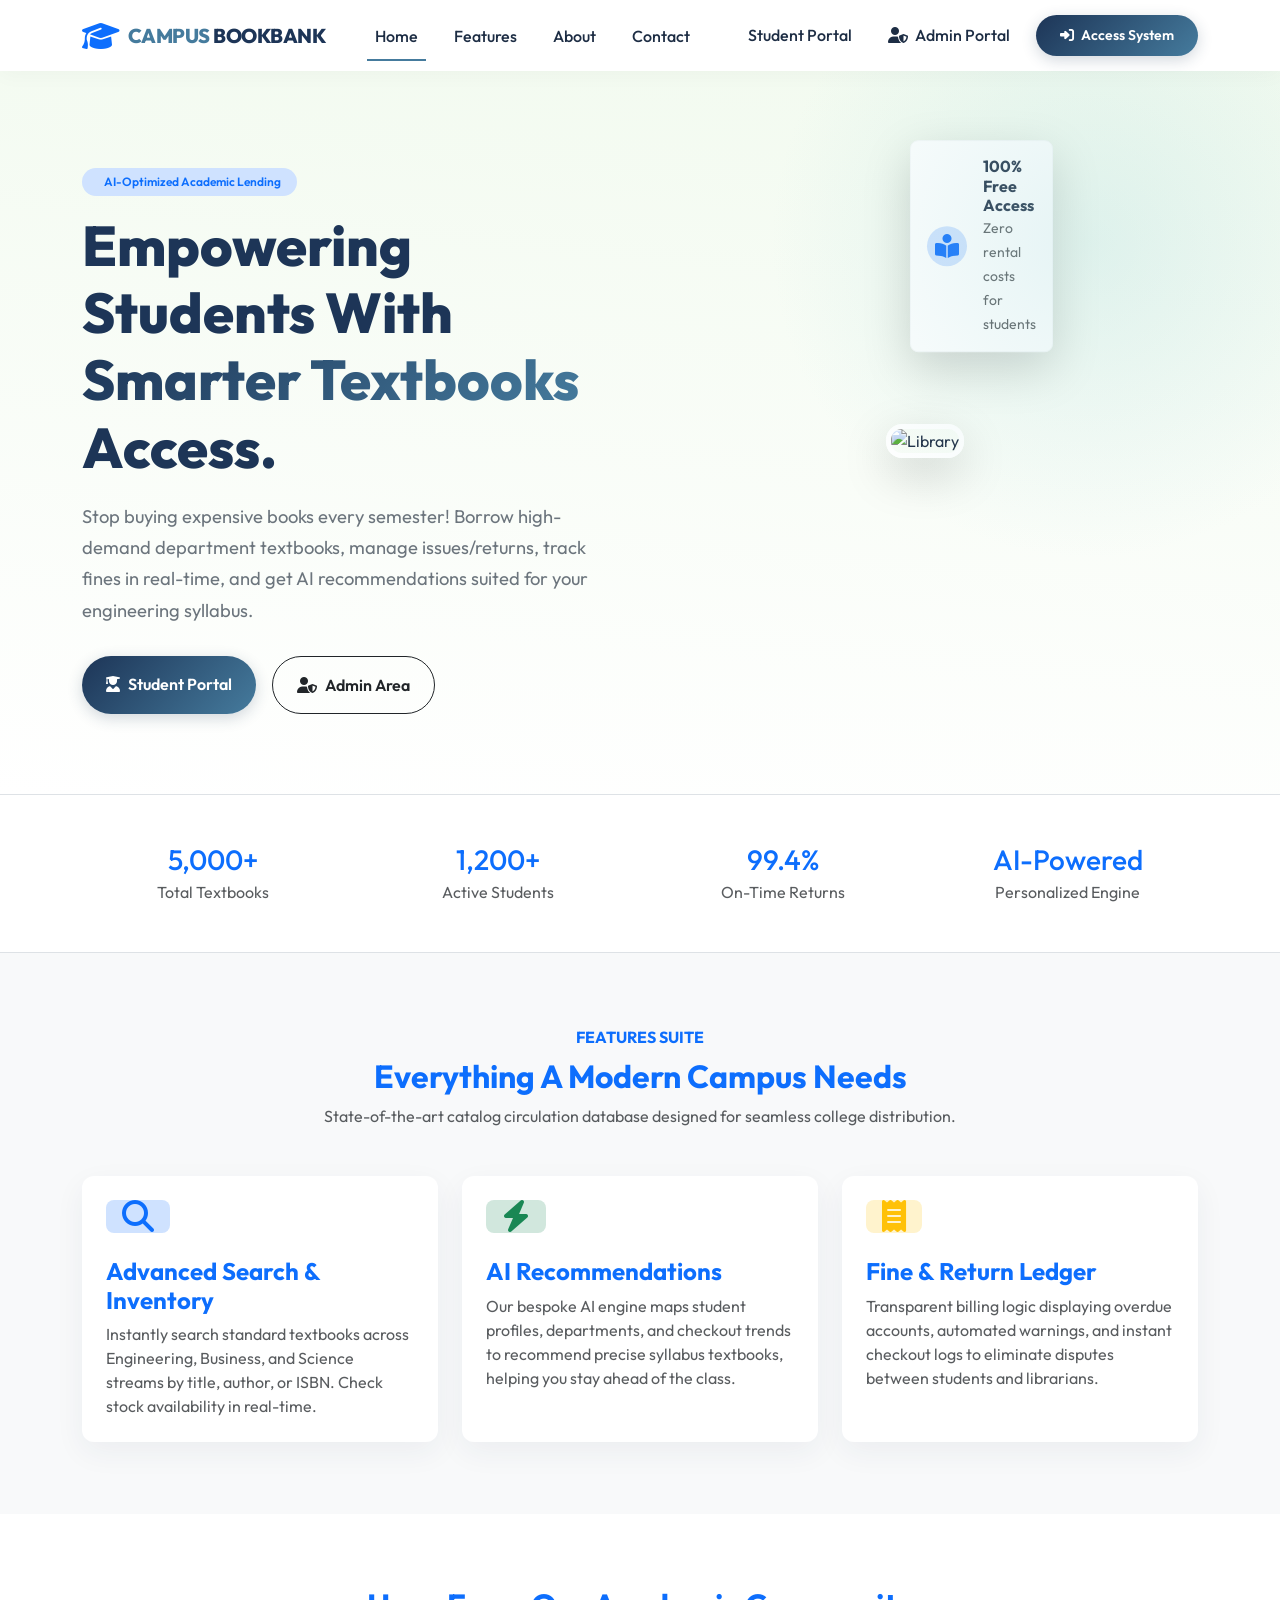
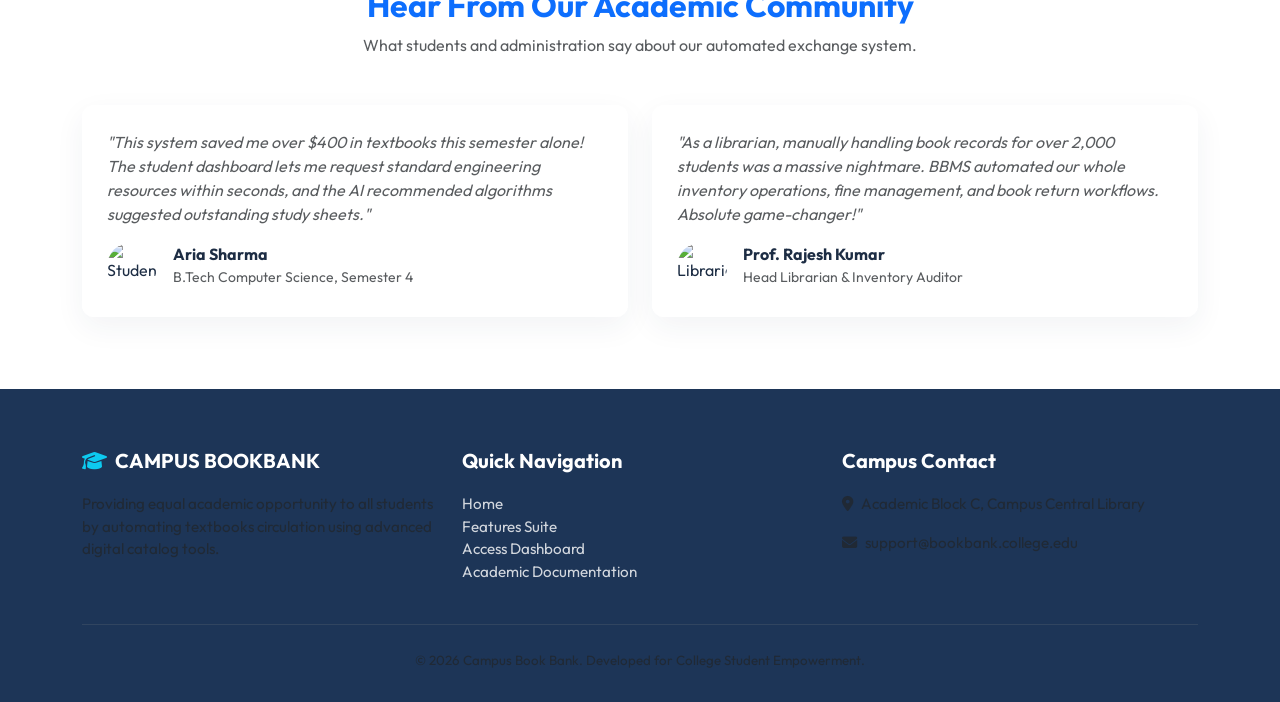
==== index.html @ 27c73564 "Initial commit of Book Bank Management System" ====
<!DOCTYPE html>
<html lang="en">
<head>
    <meta charset="UTF-8">
    <meta name="viewport" content="width=device-width, initial-scale=1.0">
    <title>Book Bank - Premium College Library Exchange</title>
    <!-- Bootstrap 5 CSS -->
    <link href="https://cdn.jsdelivr.net/npm/bootstrap@5.3.0/dist/css/bootstrap.min.css" rel="stylesheet">
    <!-- FontAwesome 6 Icons -->
    <link href="https://cdnjs.cloudflare.com/ajax/libs/font-awesome/6.4.0/css/all.min.css" rel="stylesheet">
    <!-- Google Font & Custom CSS -->
    <link href="assets/css/style.css" rel="stylesheet">
</head>
<body>

    <!-- Navigation Bar -->
    <nav class="navbar navbar-expand-lg fixed-top">
        <div class="container">
            <a class="navbar-brand d-flex align-items-center" href="index.html">
                <i class="fa-solid fa-graduation-cap fa-xl text-primary me-2 animate-bounce"></i>
                <span>CAMPUS</span>&nbsp;BOOKBANK
            </a>
            <button class="navbar-toggler border-0" type="button" data-bs-toggle="collapse" data-bs-target="#navbarNav">
                <span class="navbar-toggler-icon"></span>
            </button>
            <div class="collapse navbar-collapse" id="navbarNav">
                <ul class="navbar-nav mx-auto">
                    <li class="nav-item"><a class="nav-link active" href="index.html">Home</a></li>
                    <li class="nav-item"><a class="nav-link" href="#features">Features</a></li>
                    <li class="nav-item"><a class="nav-link" href="#about">About</a></li>
                    <li class="nav-item"><a class="nav-link" href="#contact">Contact</a></li>
                </ul>
                <ul class="navbar-nav" id="nav-right-options">
                    <!-- Loaded dynamically by app.js -->
                </ul>
            </div>
        </div>
    </nav>

    <!-- Hero Section -->
    <section class="hero-section d-flex align-items-center">
        <div class="container mt-5">
            <div class="row align-items-center">
                <div class="col-lg-6 mt-4 mt-lg-0">
                    <span class="badge bg-primary-subtle text-primary px-3 py-2 rounded-pill fw-semibold mb-3">
                        <i class="fa-solid fa-sparkles me-1 text-warning"></i> AI-Optimized Academic Lending
                    </span>
                    <h1 class="hero-title">
                        Empowering Students With <span>Smarter Textbooks</span> Access.
                    </h1>
                    <p class="hero-subtitle">
                        Stop buying expensive books every semester! Borrow high-demand department textbooks, manage issues/returns, track fines in real-time, and get AI recommendations suited for your engineering syllabus.
                    </p>
                    <div class="d-flex flex-wrap gap-3">
                        <a href="login.html?tab=student" class="btn btn-primary-custom px-4 py-3 fs-6">
                            <i class="fa-solid fa-user-graduate me-2"></i>Student Portal
                        </a>
                        <a href="login.html?tab=admin" class="btn btn-outline-dark rounded-pill px-4 py-3 fs-6 fw-semibold">
                            <i class="fa-solid fa-user-shield me-2"></i>Admin Area
                        </a>
                    </div>
                </div>
                <div class="col-lg-6 text-center mt-5 mt-lg-0">
                    <div class="position-relative d-inline-block">
                        <img src="https://images.unsplash.com/photo-1521587760476-6c12a4b040da?auto=format&fit=crop&q=80&w=600" class="img-fluid rounded-4 shadow-lg border border-5 border-white" alt="Library" style="max-height: 480px; object-fit: cover;">
                        <div class="position-absolute bottom-0 start-0 translate-middle-y bg-white p-3 rounded-3 shadow-lg border border-light d-flex align-items-center gap-3 ms-4 d-none d-sm-flex">
                            <div class="bg-primary-subtle p-2 rounded-circle">
                                <i class="fa-solid fa-book-open-reader text-primary fa-xl"></i>
                            </div>
                            <div class="text-start">
                                <h6 class="mb-0 fw-bold">100% Free Access</h6>
                                <small class="text-muted">Zero rental costs for students</small>
                            </div>
                        </div>
                    </div>
                </div>
            </div>
        </div>
    </section>

    <!-- Stats Counter Bar -->
    <section class="py-5 bg-white border-bottom border-top">
        <div class="container">
            <div class="row text-center g-4">
                <div class="col-md-3 col-6">
                    <h3 class="fw-extrabold text-primary mb-1">5,000+</h3>
                    <p class="text-muted mb-0">Total Textbooks</p>
                </div>
                <div class="col-md-3 col-6">
                    <h3 class="fw-extrabold text-primary mb-1">1,200+</h3>
                    <p class="text-muted mb-0">Active Students</p>
                </div>
                <div class="col-md-3 col-6">
                    <h3 class="fw-extrabold text-primary mb-1">99.4%</h3>
                    <p class="text-muted mb-0">On-Time Returns</p>
                </div>
                <div class="col-md-3 col-6">
                    <h3 class="fw-extrabold text-primary mb-1">AI-Powered</h3>
                    <p class="text-muted mb-0">Personalized Engine</p>
                </div>
            </div>
        </div>
    </section>

    <!-- Features Section -->
    <section id="features" class="py-5 bg-light">
        <div class="container py-4">
            <div class="text-center mb-5 max-w-600 mx-auto">
                <span class="text-primary fw-bold text-uppercase tracking-wider">Features Suite</span>
                <h2 class="fw-bold mt-2 text-primary">Everything A Modern Campus Needs</h2>
                <p class="text-muted">State-of-the-art catalog circulation database designed for seamless college distribution.</p>
            </div>
            <div class="row g-4">
                <!-- CS Card -->
                <div class="col-md-4">
                    <div class="card book-card border-0 h-100 p-4">
                        <div class="d-inline-flex bg-primary-subtle p-3 rounded-3 mb-4 text-primary align-self-start">
                            <i class="fa-solid fa-magnifying-glass fa-2xl"></i>
                        </div>
                        <h4 class="fw-bold text-primary">Advanced Search & Inventory</h4>
                        <p class="text-muted mb-0">Instantly search standard textbooks across Engineering, Business, and Science streams by title, author, or ISBN. Check stock availability in real-time.</p>
                    </div>
                </div>
                <!-- CS Card -->
                <div class="col-md-4">
                    <div class="card book-card border-0 h-100 p-4">
                        <div class="d-inline-flex bg-success-subtle p-3 rounded-3 mb-4 text-success align-self-start">
                            <i class="fa-solid fa-bolt fa-2xl"></i>
                        </div>
                        <h4 class="fw-bold text-primary">AI Recommendations</h4>
                        <p class="text-muted mb-0">Our bespoke AI engine maps student profiles, departments, and checkout trends to recommend precise syllabus textbooks, helping you stay ahead of the class.</p>
                    </div>
                </div>
                <!-- CS Card -->
                <div class="col-md-4">
                    <div class="card book-card border-0 h-100 p-4">
                        <div class="d-inline-flex bg-warning-subtle p-3 rounded-3 mb-4 text-warning align-self-start">
                            <i class="fa-solid fa-receipt fa-2xl"></i>
                        </div>
                        <h4 class="fw-bold text-primary">Fine & Return Ledger</h4>
                        <p class="text-muted mb-0">Transparent billing logic displaying overdue accounts, automated warnings, and instant checkout logs to eliminate disputes between students and librarians.</p>
                    </div>
                </div>
            </div>
        </div>
    </section>

    <!-- Testimonials Section -->
    <section class="py-5 bg-white">
        <div class="container py-4">
            <div class="text-center mb-5">
                <h2 class="fw-bold text-primary">Hear From Our Academic Community</h2>
                <p class="text-muted">What students and administration say about our automated exchange system.</p>
            </div>
            <div class="row g-4">
                <div class="col-md-6">
                    <div class="glass-card p-4">
                        <p class="fst-italic text-muted">"This system saved me over $400 in textbooks this semester alone! The student dashboard lets me request standard engineering resources within seconds, and the AI recommended algorithms suggested outstanding study sheets."</p>
                        <div class="d-flex align-items-center gap-3 mt-3">
                            <img src="https://images.unsplash.com/photo-1534528741775-53994a69daeb?auto=format&fit=crop&q=80&w=100" class="rounded-circle" style="width: 50px; height: 50px; object-fit: cover;" alt="Student">
                            <div>
                                <h6 class="mb-0 fw-bold">Aria Sharma</h6>
                                <small class="text-muted">B.Tech Computer Science, Semester 4</small>
                            </div>
                        </div>
                    </div>
                </div>
                <div class="col-md-6">
                    <div class="glass-card p-4">
                        <p class="fst-italic text-muted">"As a librarian, manually handling book records for over 2,000 students was a massive nightmare. BBMS automated our whole inventory operations, fine management, and book return workflows. Absolute game-changer!"</p>
                        <div class="d-flex align-items-center gap-3 mt-3">
                            <img src="https://images.unsplash.com/photo-1472099645785-5658abf4ff4e?auto=format&fit=crop&q=80&w=100" class="rounded-circle" style="width: 50px; height: 50px; object-fit: cover;" alt="Librarian">
                            <div>
                                <h6 class="mb-0 fw-bold">Prof. Rajesh Kumar</h6>
                                <small class="text-muted">Head Librarian & Inventory Auditor</small>
                            </div>
                        </div>
                    </div>
                </div>
            </div>
        </div>
    </section>

    <!-- Footer -->
    <footer>
        <div class="container">
            <div class="row g-4">
                <div class="col-lg-4">
                    <h5 class="fw-bold"><i class="fa-solid fa-graduation-cap me-2 text-info"></i>CAMPUS BOOKBANK</h5>
                    <p class="text-muted mt-3">Providing equal academic opportunity to all students by automating textbooks circulation using advanced digital catalog tools.</p>
                </div>
                <div class="col-lg-4">
                    <h5>Quick Navigation</h5>
                    <ul class="list-unstyled">
                        <li><a href="index.html">Home</a></li>
                        <li><a href="#features">Features Suite</a></li>
                        <li><a href="login.html">Access Dashboard</a></li>
                        <li><a href="docs/documentation.md">Academic Documentation</a></li>
                    </ul>
                </div>
                <div class="col-lg-4" id="contact">
                    <h5>Campus Contact</h5>
                    <p class="text-muted"><i class="fa-solid fa-location-dot me-2"></i>Academic Block C, Campus Central Library</p>
                    <p class="text-muted"><i class="fa-solid fa-envelope me-2"></i>support@bookbank.college.edu</p>
                </div>
            </div>
            <hr class="my-4 border-secondary">
            <div class="text-center text-muted">
                <small>&copy; 2026 Campus Book Bank. Developed for College Student Empowerment.</small>
            </div>
        </div>
    </footer>

    <!-- Bootstrap 5 Bundle JS -->
    <script src="https://cdn.jsdelivr.net/npm/bootstrap@5.3.0/dist/js/bootstrap.bundle.min.js"></script>
    <!-- Core DB & App JS -->
    <script src="assets/js/db.js"></script>
    <script src="assets/js/app.js"></script>
</body>
</html>
---- assets/css/style.css ----
/* ==========================================================================
   Book Bank Management System - Custom Premium CSS Style
   Theme: Professional Blue and White (Premium Royal & Ice Blue Accent)
   ========================================================================== */

@import url('https://fonts.googleapis.com/css2?family=Outfit:wght@300;400;500;600;700;800&display=swap');

:root {
    --primary: #1d3557;
    --primary-gradient: linear-gradient(135deg, #1d3557 0%, #457b9d 100%);
    --secondary: #457b9d;
    --accent: #a8dadc;
    --light-bg: #f8f9fa;
    --white: #ffffff;
    --text-dark: #1d2d44;
    --text-muted: #6c757d;
    --success: #2a9d8f;
    --danger: #e63946;
    --warning: #f4a261;
    --card-shadow: 0 10px 30px rgba(29, 53, 87, 0.06);
    --hover-shadow: 0 15px 40px rgba(29, 53, 87, 0.12);
    --border-radius: 12px;
}

body {
    font-family: 'Outfit', sans-serif;
    color: var(--text-dark);
    background-color: var(--light-bg);
    overflow-x: hidden;
}

/* Glassmorphism effects */
.glass-card {
    background: rgba(255, 255, 255, 0.85);
    backdrop-filter: blur(10px);
    -webkit-backdrop-filter: blur(10px);
    border: 1px solid rgba(255, 255, 255, 0.5);
    border-radius: var(--border-radius);
    box-shadow: var(--card-shadow);
    transition: transform 0.3s ease, box-shadow 0.3s ease;
}

.glass-card:hover {
    transform: translateY(-5px);
    box-shadow: var(--hover-shadow);
}

/* Header & Navbar Styling */
.navbar {
    background: var(--white);
    box-shadow: 0 4px 20px rgba(0, 0, 0, 0.03);
    padding: 15px 0;
    transition: all 0.3s ease;
}

.navbar-brand {
    font-weight: 800;
    color: var(--primary) !important;
    letter-spacing: -0.5px;
}

.navbar-brand span {
    color: var(--secondary);
}

.nav-link {
    font-weight: 500;
    color: var(--text-dark) !important;
    margin: 0 10px;
    position: relative;
}

.nav-link::after {
    content: '';
    position: absolute;
    width: 0;
    height: 2px;
    bottom: -5px;
    left: 0;
    background-color: var(--secondary);
    transition: width 0.3s ease;
}

.nav-link:hover::after,
.nav-link.active::after {
    width: 100%;
}

.btn-primary-custom {
    background: var(--primary-gradient);
    color: var(--white) !important;
    border: none;
    padding: 10px 24px;
    border-radius: 30px;
    font-weight: 600;
    transition: all 0.3s ease;
    box-shadow: 0 4px 15px rgba(29, 53, 87, 0.2);
}

.btn-primary-custom:hover {
    transform: translateY(-2px);
    box-shadow: 0 6px 20px rgba(29, 53, 87, 0.3);
}

/* Hero Section */
.hero-section {
    background: linear-gradient(185deg, #f1faee 0%, #ffffff 100%);
    padding: 120px 0 80px 0;
    position: relative;
    overflow: hidden;
}

.hero-section::before {
    content: '';
    position: absolute;
    top: -10%;
    right: -10%;
    width: 50vw;
    height: 50vw;
    background: radial-gradient(circle, rgba(168,218,220,0.3) 0%, rgba(255,255,255,0) 70%);
    z-index: 1;
}

.hero-title {
    font-size: 3.5rem;
    font-weight: 800;
    line-height: 1.2;
    color: var(--primary);
    margin-bottom: 20px;
}

.hero-title span {
    background: var(--primary-gradient);
    -webkit-background-clip: text;
    -webkit-text-fill-color: transparent;
}

.hero-subtitle {
    font-size: 1.15rem;
    color: var(--text-muted);
    margin-bottom: 30px;
    line-height: 1.7;
}

/* Cards & Components */
.book-card {
    border-radius: var(--border-radius);
    overflow: hidden;
    background: var(--white);
    box-shadow: var(--card-shadow);
    transition: all 0.3s ease;
    border: none;
}

.book-card:hover {
    transform: translateY(-8px);
    box-shadow: var(--hover-shadow);
}

.book-cover-wrapper {
    height: 250px;
    background: #eef1f6;
    display: flex;
    align-items: center;
    justify-content: center;
    overflow: hidden;
    position: relative;
}

.book-cover {
    height: 90%;
    width: auto;
    object-fit: cover;
    border-radius: 4px;
    box-shadow: 0 5px 15px rgba(0,0,0,0.15);
    transition: transform 0.3s ease;
}

.book-card:hover .book-cover {
    transform: scale(1.05);
}

.badge-cs { background-color: rgba(29, 53, 87, 0.1); color: var(--primary); }
.badge-me { background-color: rgba(244, 162, 97, 0.1); color: #e76f51; }
.badge-ee { background-color: rgba(42, 157, 143, 0.1); color: var(--success); }
.badge-ce { background-color: rgba(230, 57, 70, 0.1); color: var(--danger); }

/* Dashboard Styling */
.sidebar {
    background: var(--primary-gradient);
    min-height: calc(100vh - 80px);
    color: var(--white);
    padding: 30px 20px;
    border-radius: 0 var(--border-radius) var(--border-radius) 0;
}

.sidebar-link {
    color: rgba(255, 255, 255, 0.8) !important;
    display: flex;
    align-items: center;
    padding: 12px 20px;
    border-radius: 8px;
    margin-bottom: 10px;
    text-decoration: none;
    font-weight: 500;
    transition: all 0.3s ease;
}

.sidebar-link i {
    margin-right: 12px;
    font-size: 1.1rem;
}

.sidebar-link:hover,
.sidebar-link.active {
    background: rgba(255, 255, 255, 0.15);
    color: var(--white) !important;
    transform: translateX(5px);
}

/* AI Recommendation Alert */
.ai-sparkle-card {
    background: linear-gradient(135deg, #e0f2fe 0%, #bae6fd 100%);
    border: 1px dashed var(--secondary);
    border-radius: var(--border-radius);
    padding: 20px;
    position: relative;
    overflow: hidden;
}

.ai-sparkle-card::after {
    content: '✦';
    position: absolute;
    right: 15px;
    bottom: -15px;
    font-size: 7rem;
    color: rgba(69, 123, 157, 0.08);
    pointer-events: none;
}

/* Authentication Layout */
.auth-wrapper {
    min-height: calc(100vh - 80px);
    display: flex;
    align-items: center;
    justify-content: center;
    background: linear-gradient(135deg, #f1faee 0%, #e8f1f5 100%);
    padding: 40px 20px;
}

.auth-card {
    width: 100%;
    max-width: 480px;
    background: var(--white);
    border-radius: 20px;
    box-shadow: 0 15px 40px rgba(0, 0, 0, 0.08);
    overflow: hidden;
    border: none;
}

.auth-header {
    background: var(--primary-gradient);
    color: var(--white);
    padding: 30px;
    text-align: center;
}

.auth-body {
    padding: 40px;
}

/* Footer Styling */
footer {
    background: var(--primary);
    color: rgba(255, 255, 255, 0.7);
    padding: 60px 0 30px 0;
    font-size: 0.95rem;
}

footer a {
    color: rgba(255, 255, 255, 0.8);
    text-decoration: none;
    transition: color 0.3s ease;
}

footer a:hover {
    color: var(--white);
}

footer h5 {
    color: var(--white);
    font-weight: 700;
    margin-bottom: 20px;
}

/* Toast Notifications */
.notification {
    position: fixed;
    bottom: 20px;
    right: 20px;
    background: var(--primary-gradient);
    color: white;
    padding: 15px 25px;
    border-radius: 30px;
    box-shadow: 0 10px 25px rgba(0,0,0,0.2);
    z-index: 10000;
    display: flex;
    align-items: center;
    gap: 10px;
    font-weight: 500;
    transform: translateY(150%);
    transition: transform 0.4s cubic-bezier(0.175, 0.885, 0.32, 1.275);
}

.notification.show {
    transform: translateY(0);
}
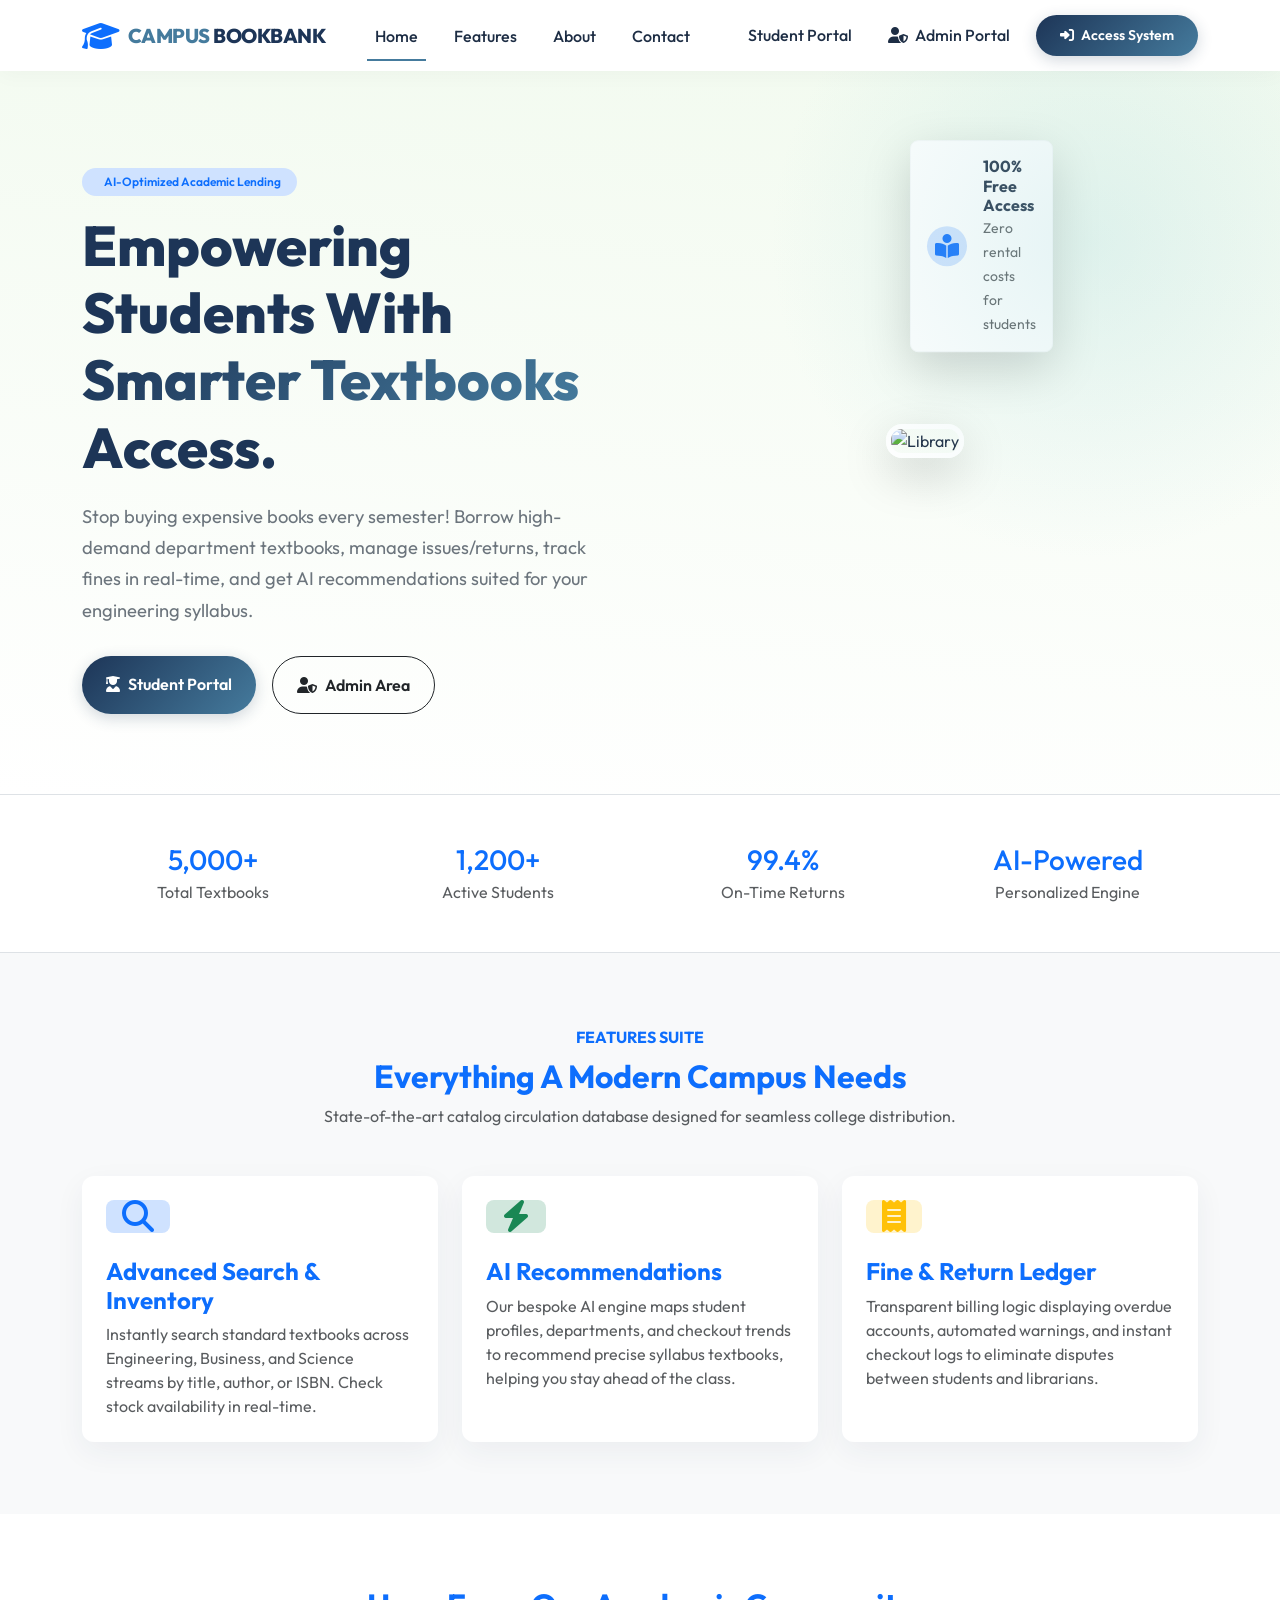
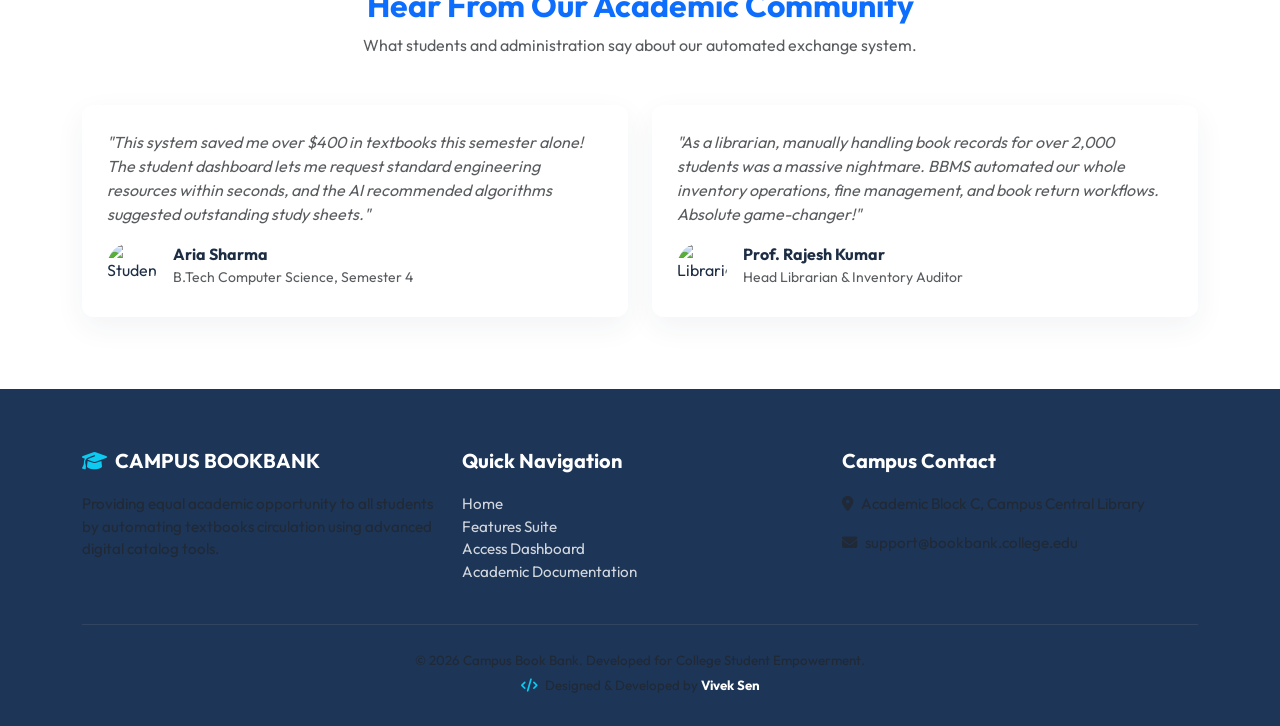
==== commit 1e2415f1: "Add author: Vivek Sen to all pages" ====
--- a/index.html
+++ b/index.html
@@ -4,6 +4,8 @@
     <meta charset="UTF-8">
     <meta name="viewport" content="width=device-width, initial-scale=1.0">
     <title>Book Bank - Premium College Library Exchange</title>
+    <meta name="author" content="Vivek Sen">
+    <meta name="description" content="Campus Book Bank Management System - Developed by Vivek Sen">
     <!-- Bootstrap 5 CSS -->
     <link href="https://cdn.jsdelivr.net/npm/bootstrap@5.3.0/dist/css/bootstrap.min.css" rel="stylesheet">
     <!-- FontAwesome 6 Icons -->
@@ -207,6 +209,8 @@
             <hr class="my-4 border-secondary">
             <div class="text-center text-muted">
                 <small>&copy; 2026 Campus Book Bank. Developed for College Student Empowerment.</small>
+                <br>
+                <small class="mt-1 d-block"><i class="fa-solid fa-code me-1 text-info"></i> Designed &amp; Developed by <strong class="text-white">Vivek Sen</strong></small>
             </div>
         </div>
     </footer>
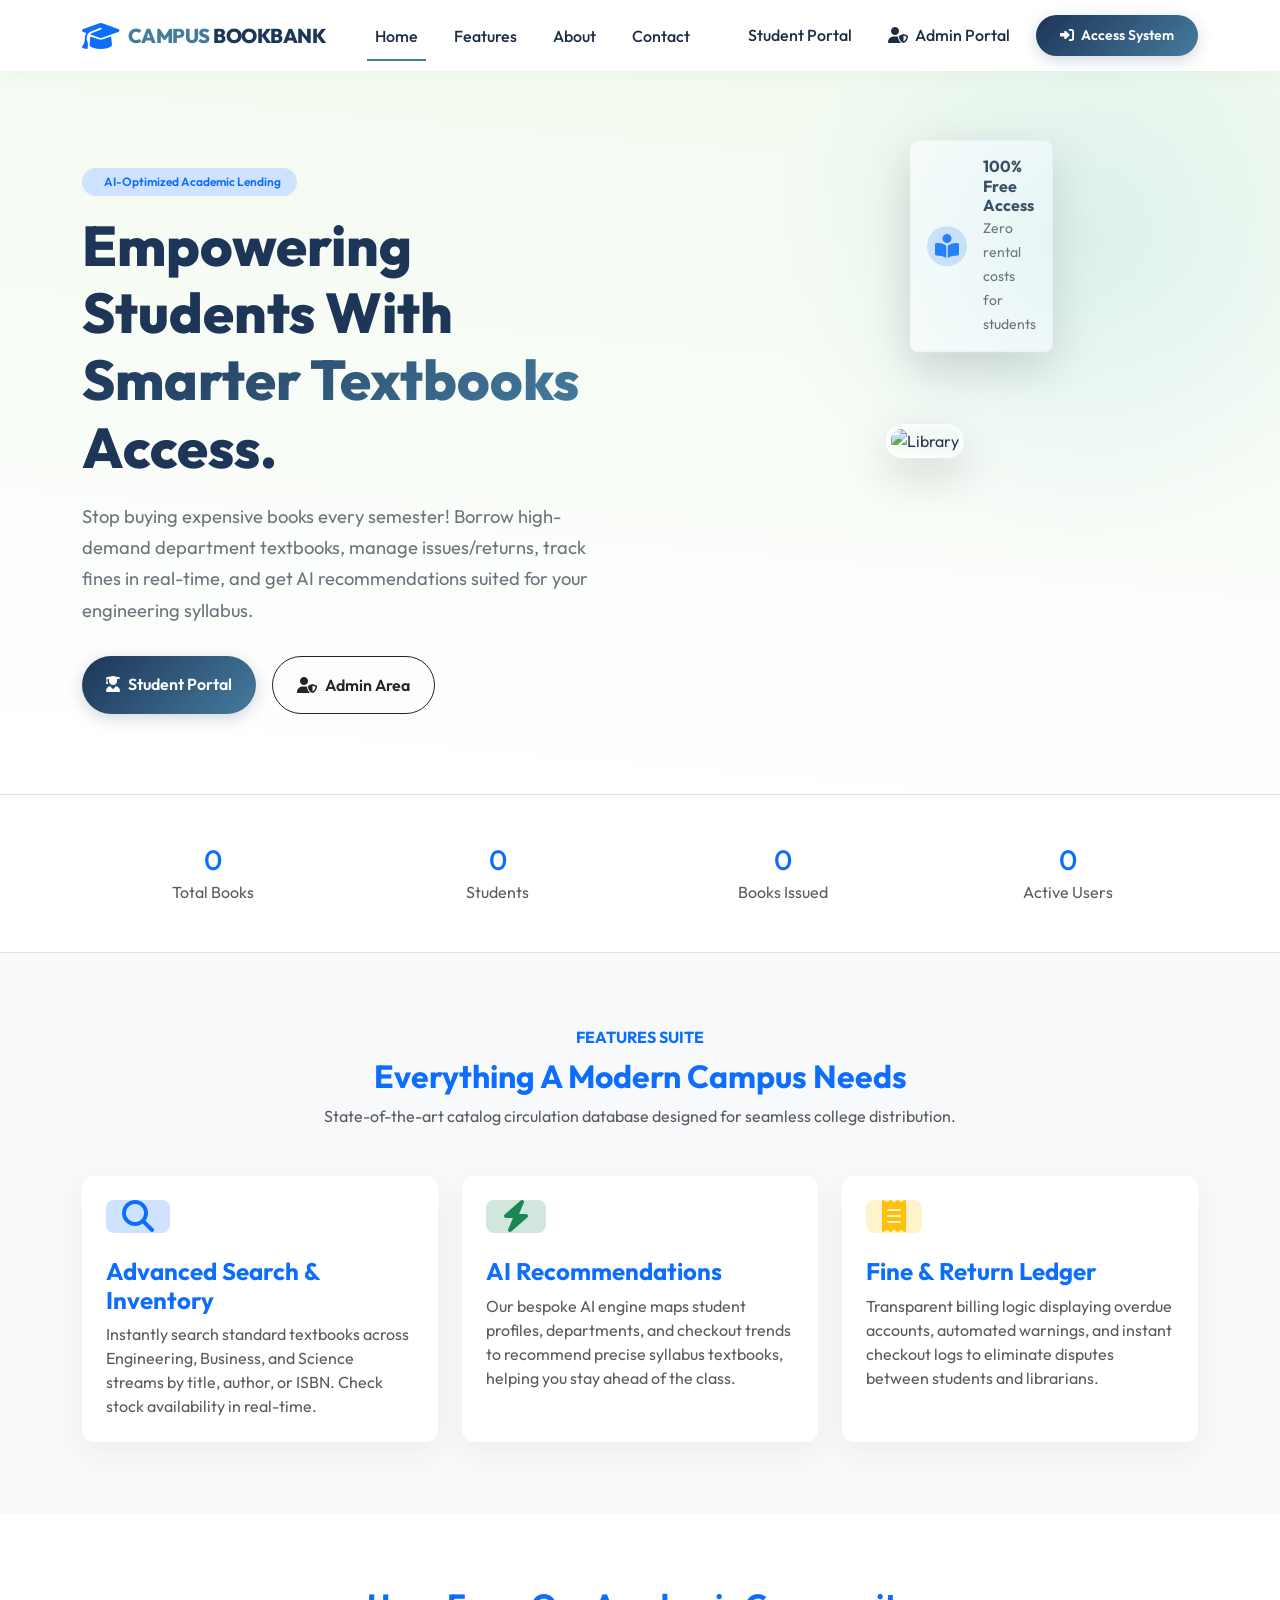
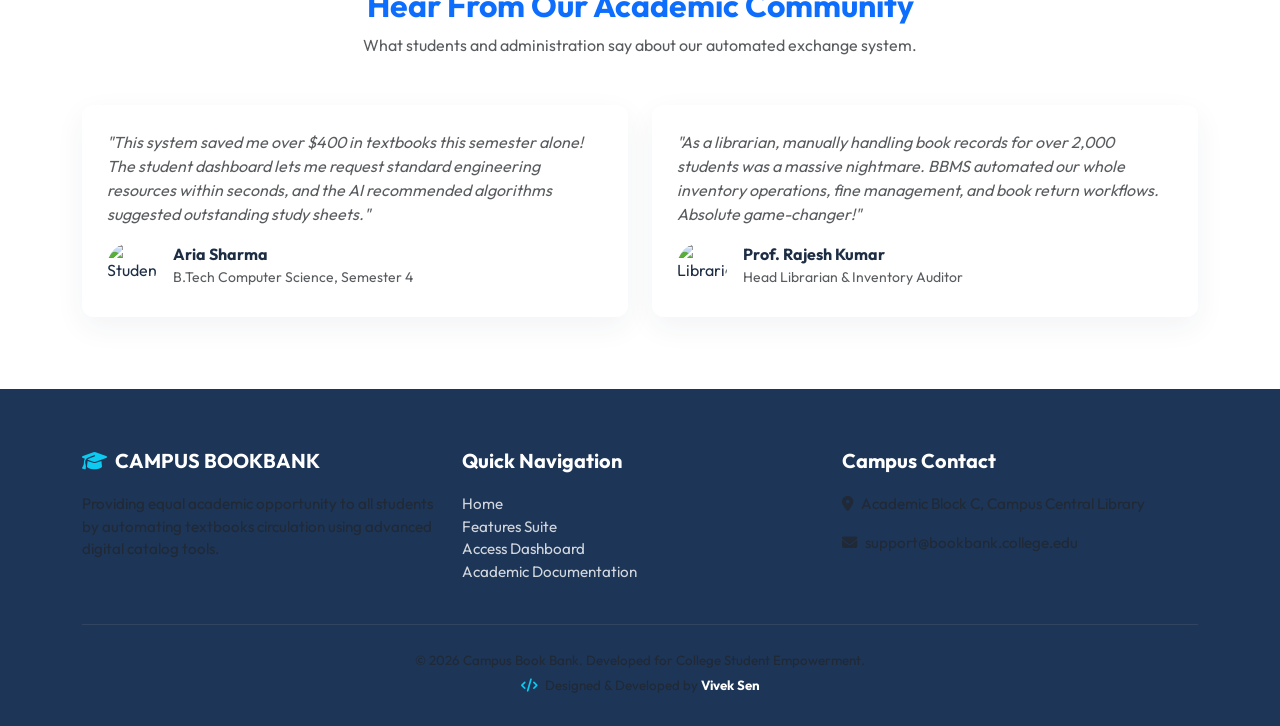
==== commit a9fca341: "Update index.html" ====
--- a/index.html
+++ b/index.html
@@ -82,27 +82,33 @@
 
     <!-- Stats Counter Bar -->
     <section class="py-5 bg-white border-bottom border-top">
-        <div class="container">
-            <div class="row text-center g-4">
-                <div class="col-md-3 col-6">
-                    <h3 class="fw-extrabold text-primary mb-1">5,000+</h3>
-                    <p class="text-muted mb-0">Total Textbooks</p>
-                </div>
-                <div class="col-md-3 col-6">
-                    <h3 class="fw-extrabold text-primary mb-1">1,200+</h3>
-                    <p class="text-muted mb-0">Active Students</p>
-                </div>
-                <div class="col-md-3 col-6">
-                    <h3 class="fw-extrabold text-primary mb-1">99.4%</h3>
-                    <p class="text-muted mb-0">On-Time Returns</p>
-                </div>
-                <div class="col-md-3 col-6">
-                    <h3 class="fw-extrabold text-primary mb-1">AI-Powered</h3>
-                    <p class="text-muted mb-0">Personalized Engine</p>
-                </div>
-            </div>
-        </div>
-    </section>
+    <div class="container">
+        <div class="row text-center g-4">
+
+            <div class="col-md-3 col-6">
+                <h3 class="fw-extrabold text-primary mb-1" id="totalBooks">0</h3>
+                <p class="text-muted mb-0">Total Books</p>
+            </div>
+
+            <div class="col-md-3 col-6">
+                <h3 class="fw-extrabold text-primary mb-1" id="totalStudents">0</h3>
+                <p class="text-muted mb-0">Students</p>
+            </div>
+
+            <div class="col-md-3 col-6">
+                <h3 class="fw-extrabold text-primary mb-1" id="issuedBooks">0</h3>
+                <p class="text-muted mb-0">Books Issued</p>
+            </div>
+
+            <div class="col-md-3 col-6">
+                <h3 class="fw-extrabold text-primary mb-1" id="activeUsers">0</h3>
+                <p class="text-muted mb-0">Active Users</p>
+            </div>
+
+        </div>
+    </div>
+</section> 
+    
 
     <!-- Features Section -->
     <section id="features" class="py-5 bg-light">
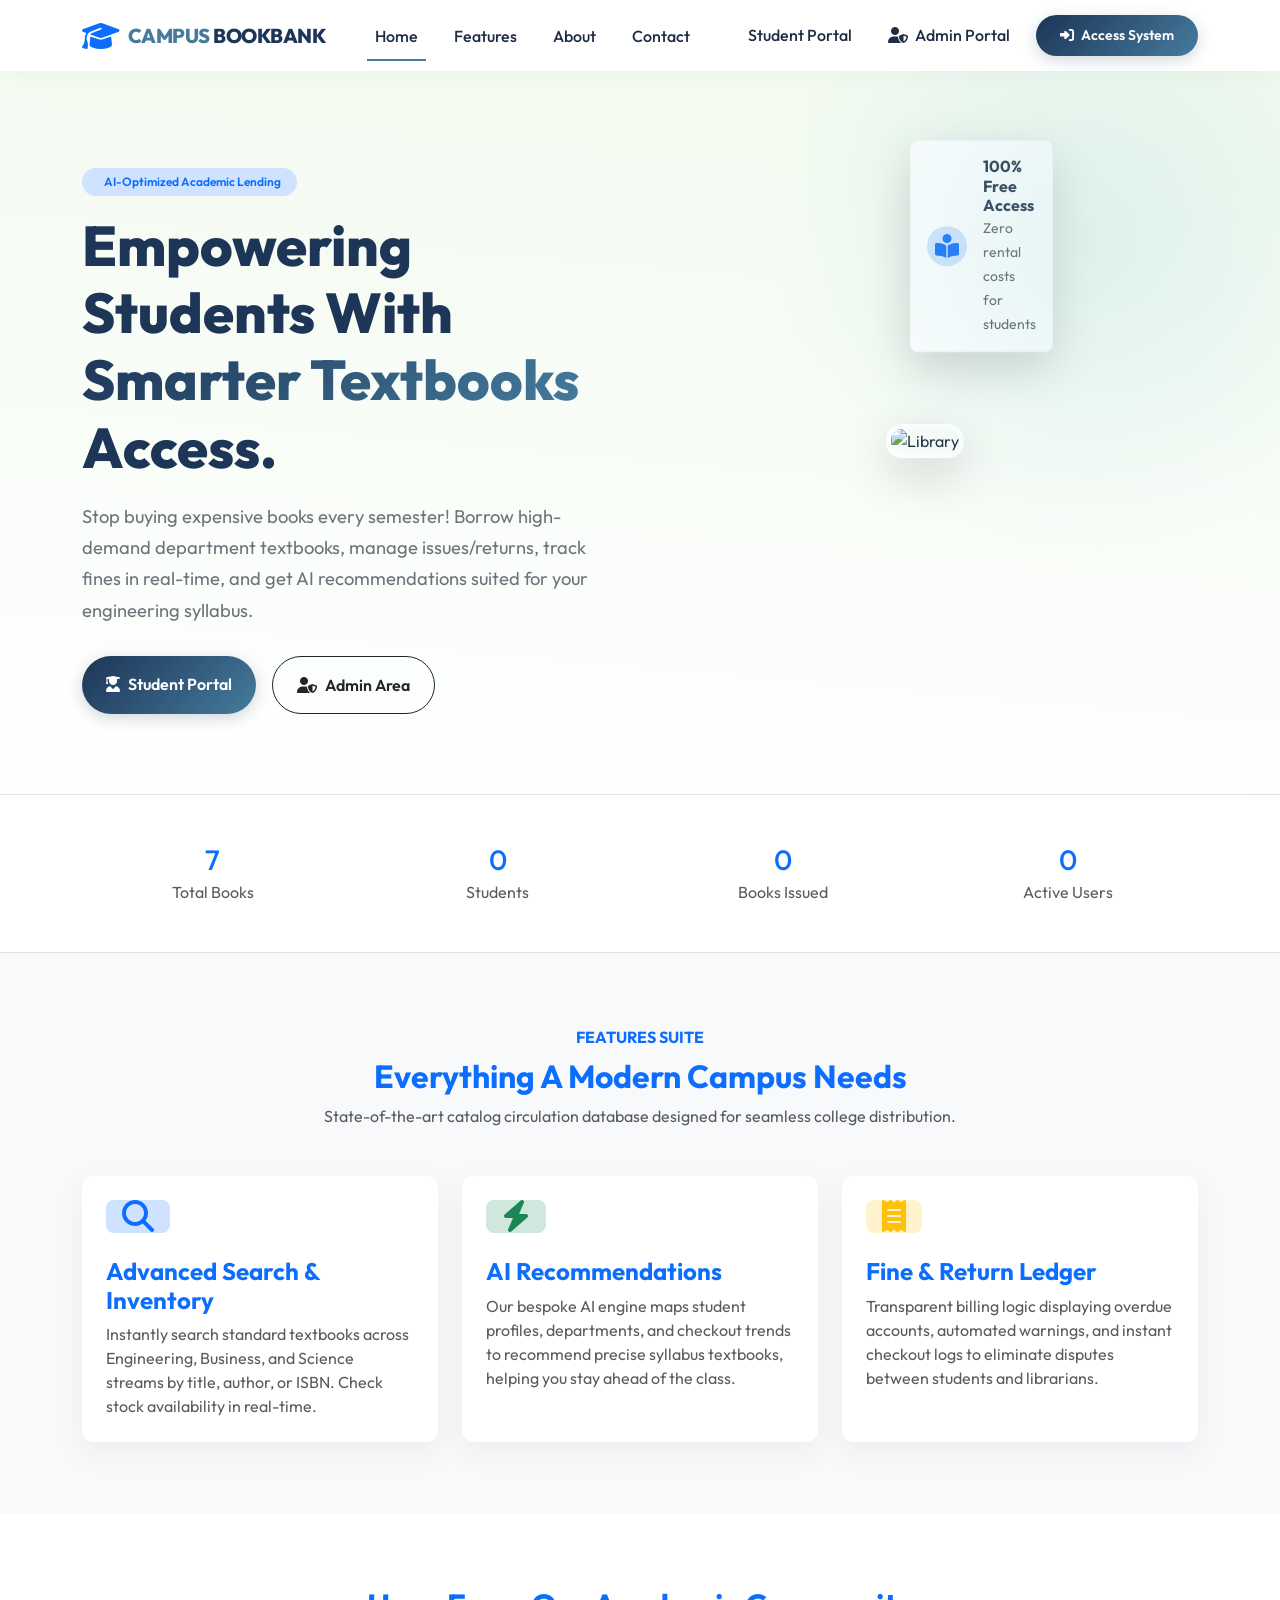
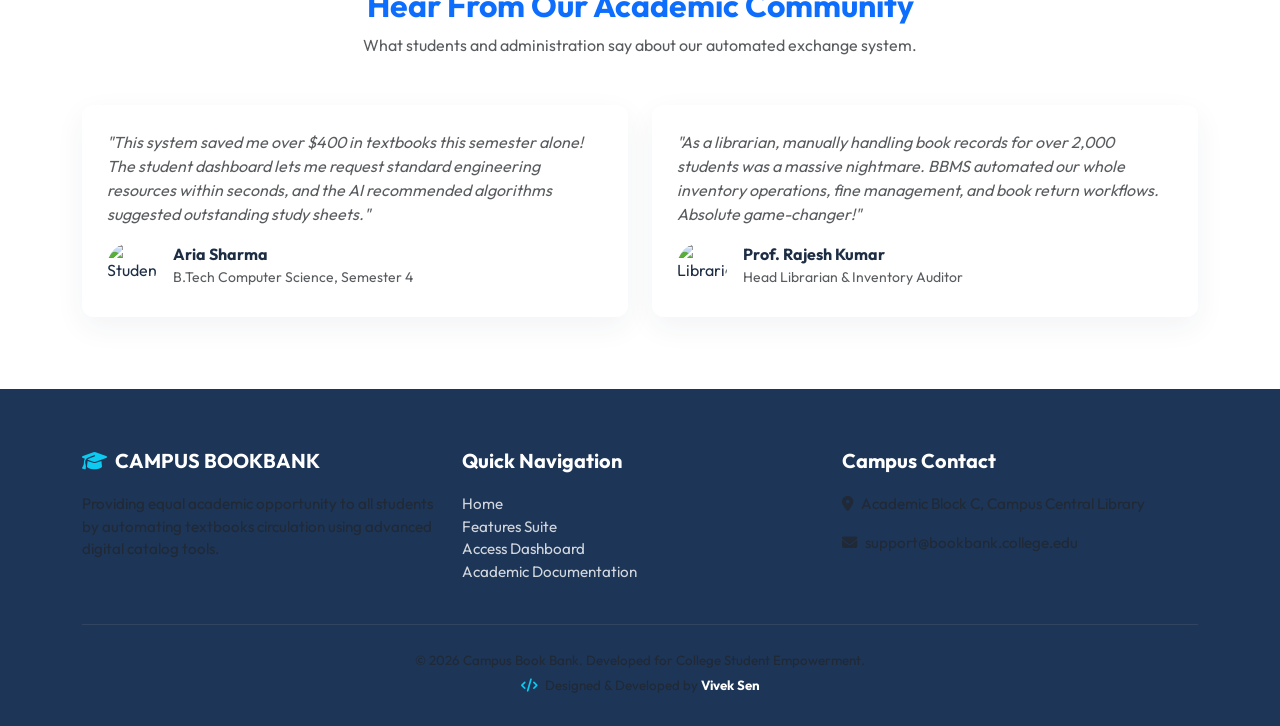
==== commit ee0e04b9: "Implement dynamic statistics display in index.html Add script to display total books, students, issu" ====
--- a/index.html
+++ b/index.html
@@ -226,5 +226,25 @@
     <!-- Core DB & App JS -->
     <script src="assets/js/db.js"></script>
     <script src="assets/js/app.js"></script>
+
+    
+<script>
+document.addEventListener('DOMContentLoaded', () => {
+
+    const books = db.getBooks();
+    const students = db.getStudents();
+    const circulation = db.getCirculation();
+
+    document.getElementById('totalBooks').textContent = books.length;
+    document.getElementById('totalStudents').textContent = students.length;
+
+    const issuedBooks = circulation.filter(
+        item => item.status === 'Issued'
+    ).length;
+
+    document.getElementById('issuedBooks').textContent = issuedBooks;
+    document.getElementById('activeUsers').textContent = circulation.length;
+});
+</script>
 </body>
 </html>
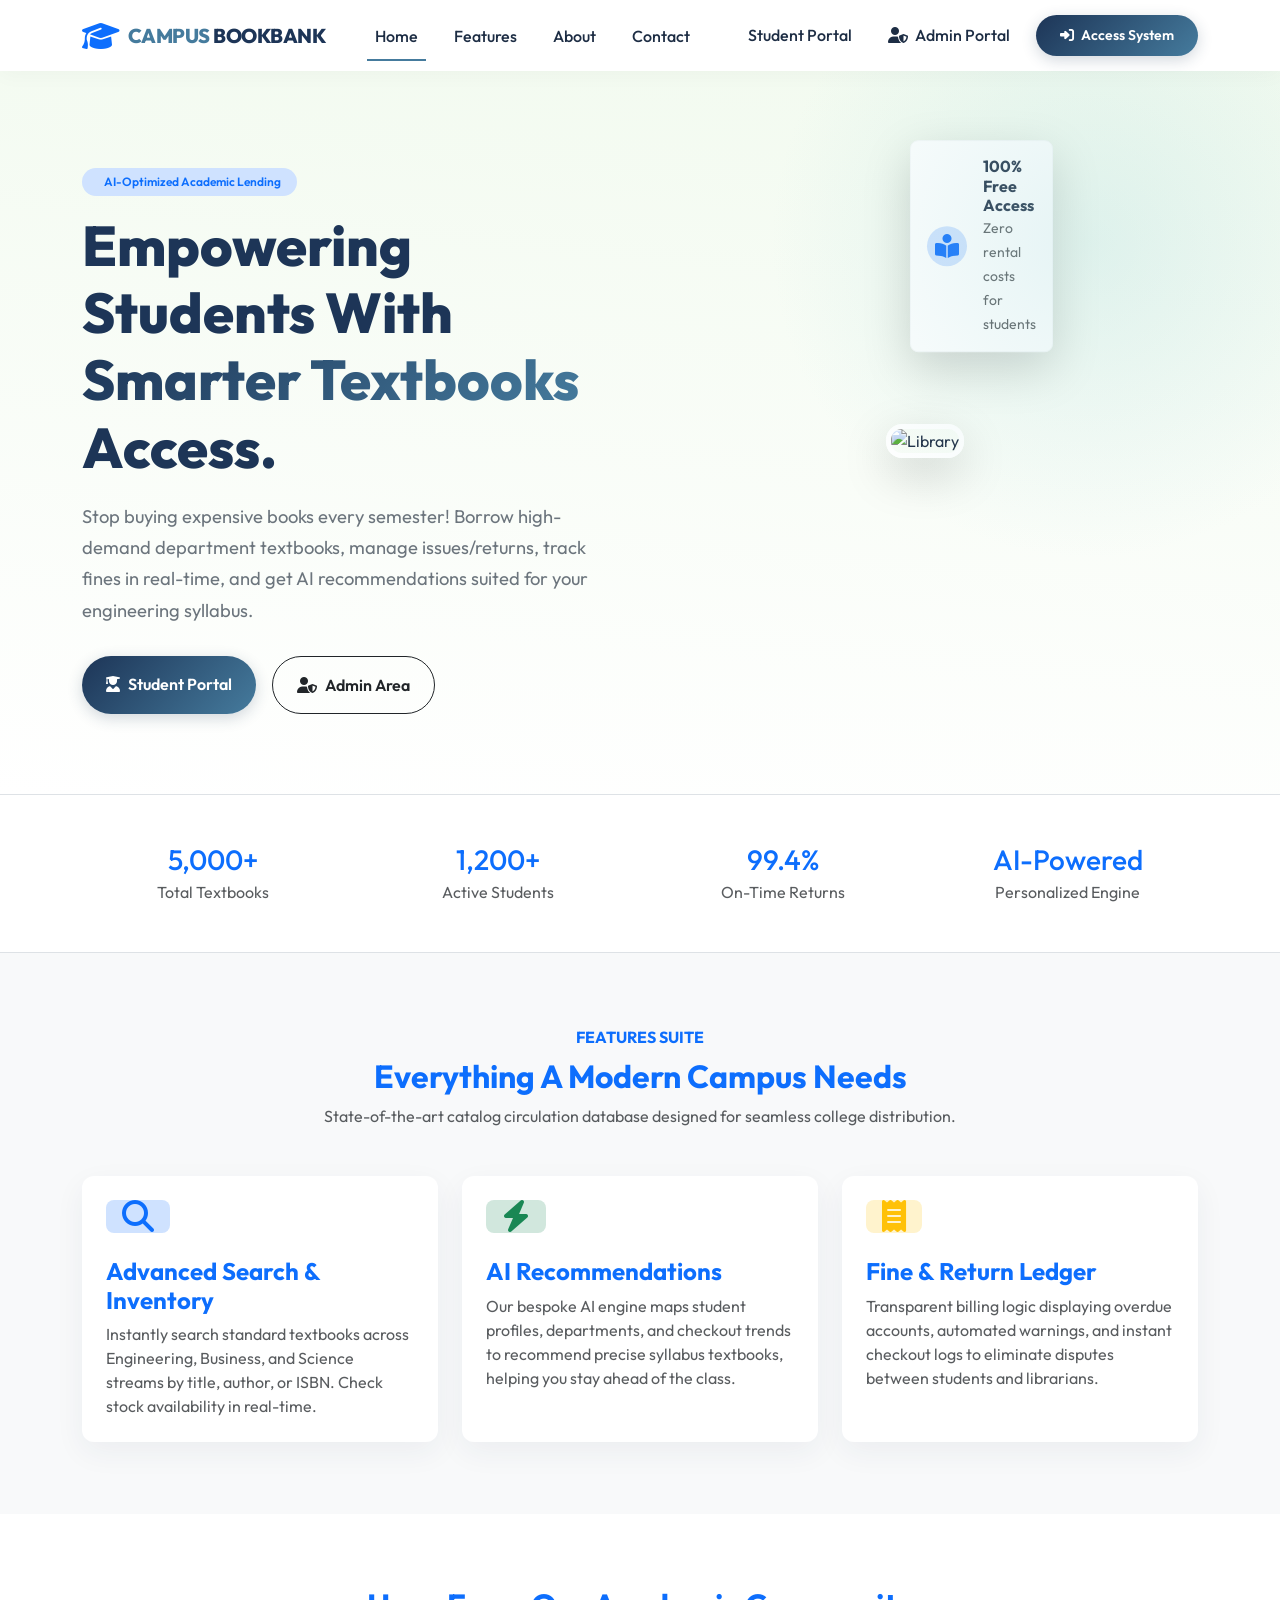
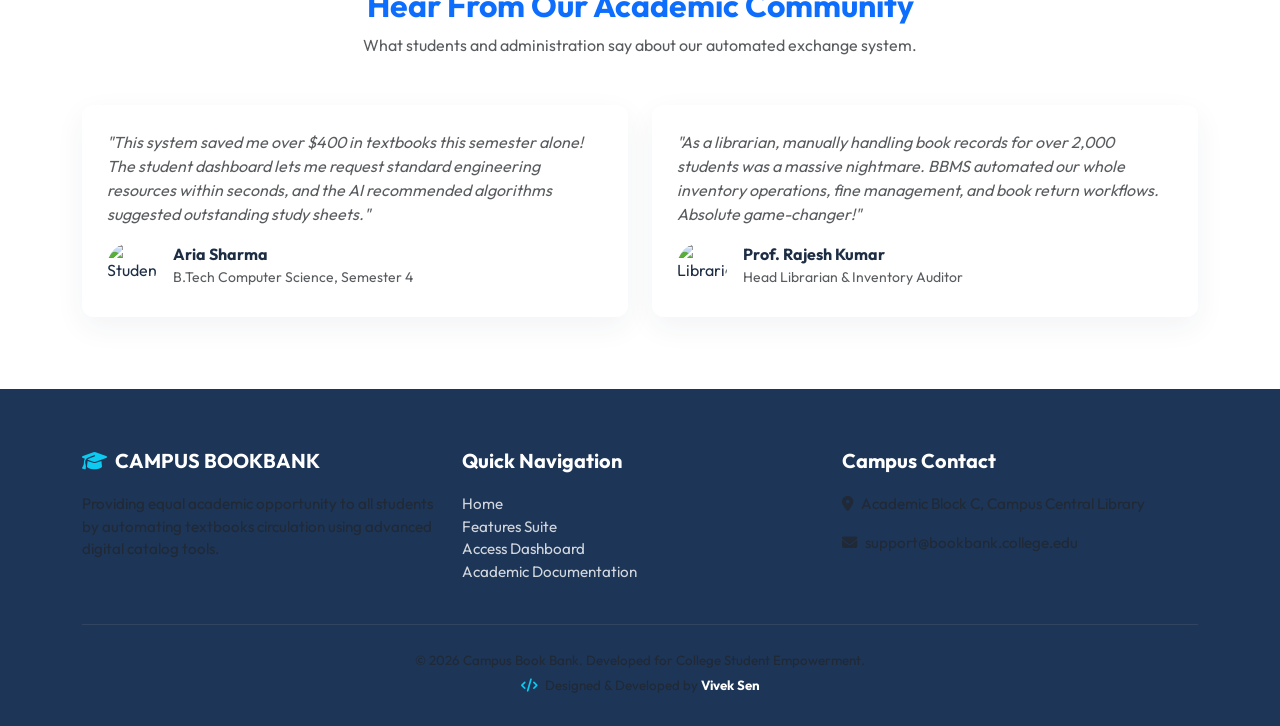
==== commit 31f2bb7d: "Add digital book access (online reader & download) and cross-device Firebase cloud sync" ====
--- a/index.html
+++ b/index.html
@@ -82,33 +82,27 @@
 
     <!-- Stats Counter Bar -->
     <section class="py-5 bg-white border-bottom border-top">
-    <div class="container">
-        <div class="row text-center g-4">
-
-            <div class="col-md-3 col-6">
-                <h3 class="fw-extrabold text-primary mb-1" id="totalBooks">0</h3>
-                <p class="text-muted mb-0">Total Books</p>
-            </div>
-
-            <div class="col-md-3 col-6">
-                <h3 class="fw-extrabold text-primary mb-1" id="totalStudents">0</h3>
-                <p class="text-muted mb-0">Students</p>
-            </div>
-
-            <div class="col-md-3 col-6">
-                <h3 class="fw-extrabold text-primary mb-1" id="issuedBooks">0</h3>
-                <p class="text-muted mb-0">Books Issued</p>
-            </div>
-
-            <div class="col-md-3 col-6">
-                <h3 class="fw-extrabold text-primary mb-1" id="activeUsers">0</h3>
-                <p class="text-muted mb-0">Active Users</p>
-            </div>
-
-        </div>
-    </div>
-</section> 
-    
+        <div class="container">
+            <div class="row text-center g-4">
+                <div class="col-md-3 col-6">
+                    <h3 class="fw-extrabold text-primary mb-1">5,000+</h3>
+                    <p class="text-muted mb-0">Total Textbooks</p>
+                </div>
+                <div class="col-md-3 col-6">
+                    <h3 class="fw-extrabold text-primary mb-1">1,200+</h3>
+                    <p class="text-muted mb-0">Active Students</p>
+                </div>
+                <div class="col-md-3 col-6">
+                    <h3 class="fw-extrabold text-primary mb-1">99.4%</h3>
+                    <p class="text-muted mb-0">On-Time Returns</p>
+                </div>
+                <div class="col-md-3 col-6">
+                    <h3 class="fw-extrabold text-primary mb-1">AI-Powered</h3>
+                    <p class="text-muted mb-0">Personalized Engine</p>
+                </div>
+            </div>
+        </div>
+    </section>
 
     <!-- Features Section -->
     <section id="features" class="py-5 bg-light">
@@ -223,28 +217,12 @@
 
     <!-- Bootstrap 5 Bundle JS -->
     <script src="https://cdn.jsdelivr.net/npm/bootstrap@5.3.0/dist/js/bootstrap.bundle.min.js"></script>
+    <!-- Firebase SDK (Compat) -->
+    <script src="https://www.gstatic.com/firebasejs/9.22.1/firebase-app-compat.js"></script>
+    <script src="https://www.gstatic.com/firebasejs/9.22.1/firebase-firestore-compat.js"></script>
+    <script src="firebase-config.js"></script>
     <!-- Core DB & App JS -->
     <script src="assets/js/db.js"></script>
     <script src="assets/js/app.js"></script>
-
-    
-<script>
-document.addEventListener('DOMContentLoaded', () => {
-
-    const books = db.getBooks();
-    const students = db.getStudents();
-    const circulation = db.getCirculation();
-
-    document.getElementById('totalBooks').textContent = books.length;
-    document.getElementById('totalStudents').textContent = students.length;
-
-    const issuedBooks = circulation.filter(
-        item => item.status === 'Issued'
-    ).length;
-
-    document.getElementById('issuedBooks').textContent = issuedBooks;
-    document.getElementById('activeUsers').textContent = circulation.length;
-});
-</script>
 </body>
 </html>
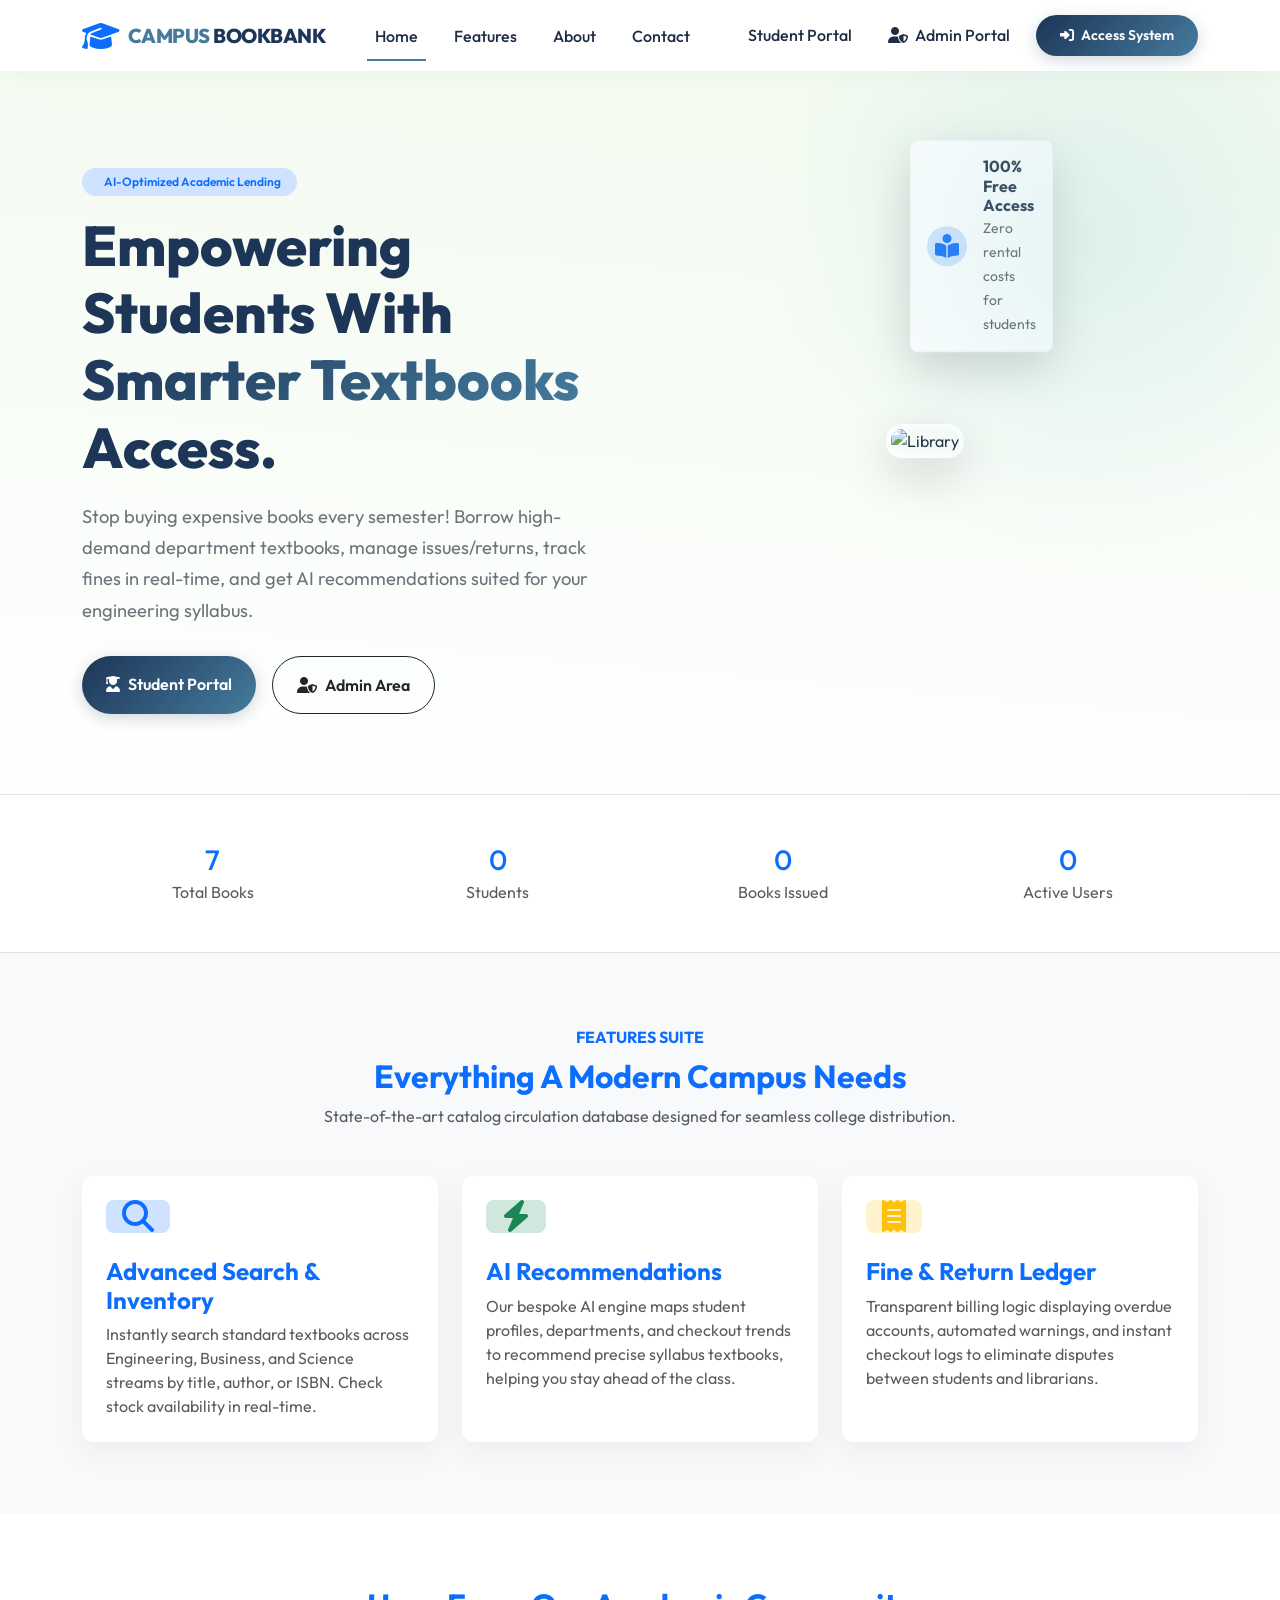
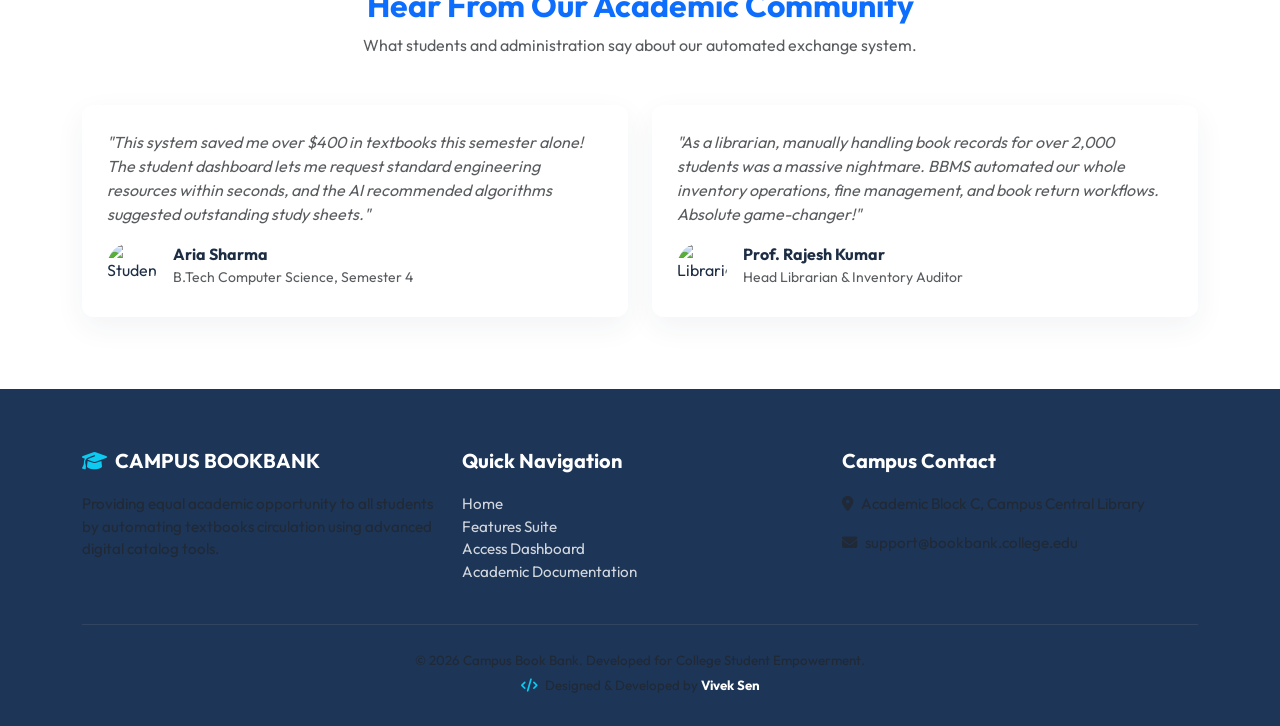
==== commit 7e2eb529: "Merge branch 'origin/main' and resolve conflicts, retaining custom AI key and case-insensitive login" ====
--- a/index.html
+++ b/index.html
@@ -82,27 +82,33 @@
 
     <!-- Stats Counter Bar -->
     <section class="py-5 bg-white border-bottom border-top">
-        <div class="container">
-            <div class="row text-center g-4">
-                <div class="col-md-3 col-6">
-                    <h3 class="fw-extrabold text-primary mb-1">5,000+</h3>
-                    <p class="text-muted mb-0">Total Textbooks</p>
-                </div>
-                <div class="col-md-3 col-6">
-                    <h3 class="fw-extrabold text-primary mb-1">1,200+</h3>
-                    <p class="text-muted mb-0">Active Students</p>
-                </div>
-                <div class="col-md-3 col-6">
-                    <h3 class="fw-extrabold text-primary mb-1">99.4%</h3>
-                    <p class="text-muted mb-0">On-Time Returns</p>
-                </div>
-                <div class="col-md-3 col-6">
-                    <h3 class="fw-extrabold text-primary mb-1">AI-Powered</h3>
-                    <p class="text-muted mb-0">Personalized Engine</p>
-                </div>
-            </div>
-        </div>
-    </section>
+    <div class="container">
+        <div class="row text-center g-4">
+
+            <div class="col-md-3 col-6">
+                <h3 class="fw-extrabold text-primary mb-1" id="totalBooks">0</h3>
+                <p class="text-muted mb-0">Total Books</p>
+            </div>
+
+            <div class="col-md-3 col-6">
+                <h3 class="fw-extrabold text-primary mb-1" id="totalStudents">0</h3>
+                <p class="text-muted mb-0">Students</p>
+            </div>
+
+            <div class="col-md-3 col-6">
+                <h3 class="fw-extrabold text-primary mb-1" id="issuedBooks">0</h3>
+                <p class="text-muted mb-0">Books Issued</p>
+            </div>
+
+            <div class="col-md-3 col-6">
+                <h3 class="fw-extrabold text-primary mb-1" id="activeUsers">0</h3>
+                <p class="text-muted mb-0">Active Users</p>
+            </div>
+
+        </div>
+    </div>
+</section> 
+    
 
     <!-- Features Section -->
     <section id="features" class="py-5 bg-light">
@@ -224,5 +230,25 @@
     <!-- Core DB & App JS -->
     <script src="assets/js/db.js"></script>
     <script src="assets/js/app.js"></script>
+
+    
+<script>
+document.addEventListener('DOMContentLoaded', () => {
+
+    const books = db.getBooks();
+    const students = db.getStudents();
+    const circulation = db.getCirculation();
+
+    document.getElementById('totalBooks').textContent = books.length;
+    document.getElementById('totalStudents').textContent = students.length;
+
+    const issuedBooks = circulation.filter(
+        item => item.status === 'Issued'
+    ).length;
+
+    document.getElementById('issuedBooks').textContent = issuedBooks;
+    document.getElementById('activeUsers').textContent = circulation.length;
+});
+</script>
 </body>
 </html>
